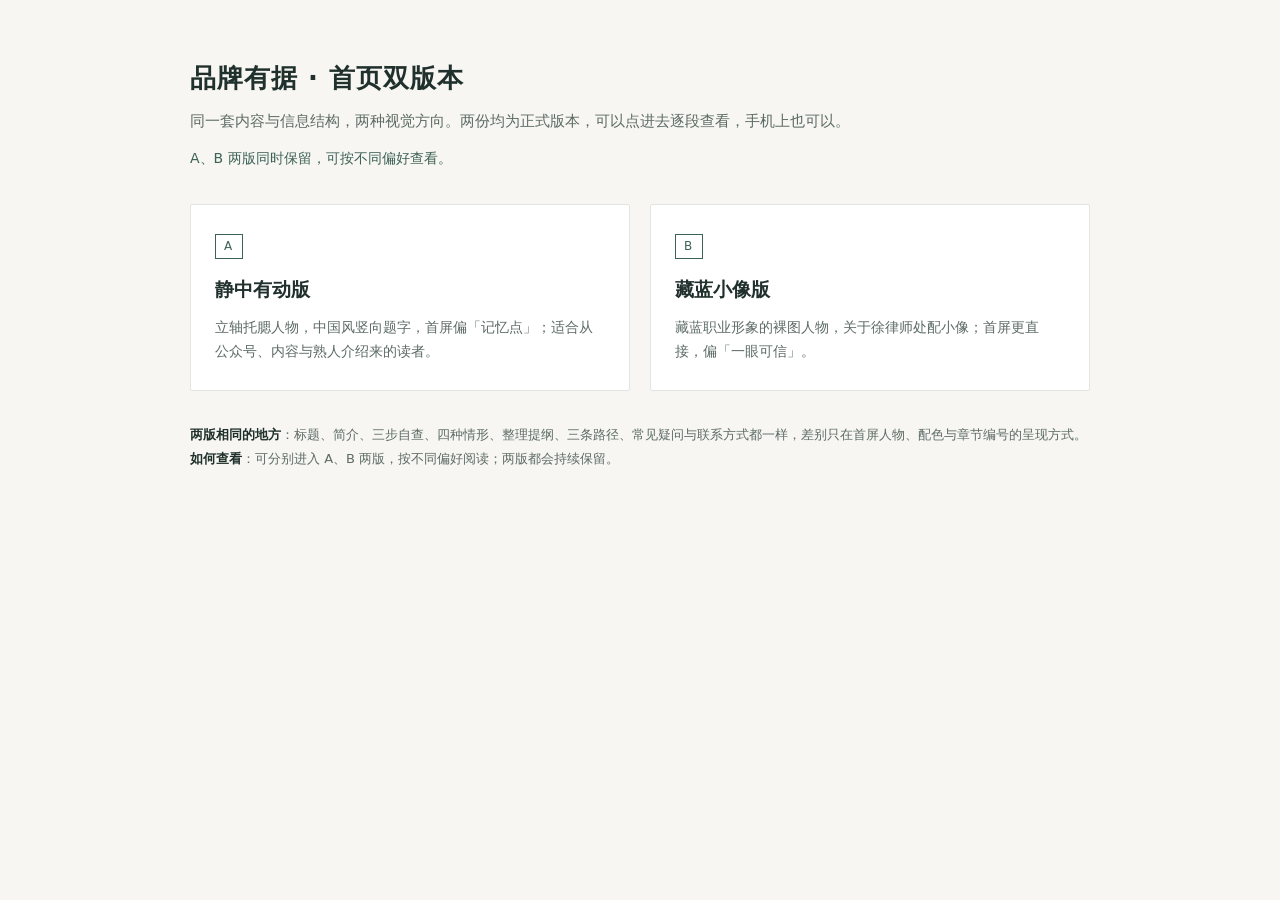
==== index.html @ 0e6ad9df "发布品牌有据首页与 A/B 两版" ====
<!doctype html>
<html lang="zh-CN">
<head>
<meta charset="utf-8"><meta name="viewport" content="width=device-width,initial-scale=1">
<title>品牌有据 · 首页双版本</title>
<meta name="description" content="品牌有据网站首页的两个正式版本，可按不同偏好查看。">
<style>
:root{--ink:#20302c;--soft:#5d6b66;--line:#e2e6e2;--accent:#3d6257}
*{box-sizing:border-box}
body{margin:0;padding:56px 24px;font-family:"PingFang SC","Microsoft YaHei",system-ui,sans-serif;background:#f7f6f2;color:var(--ink);line-height:1.75}
.wrap{max-width:900px;margin:0 auto}
h1{font-size:26px;margin:0 0 6px;letter-spacing:1px}
p.lead{margin:0 0 12px;color:var(--soft);font-size:15px}
p.ask{margin:0 0 34px;font-size:14px;color:var(--accent)}
.grid{display:grid;grid-template-columns:repeat(auto-fit,minmax(300px,1fr));gap:20px}
a.card{display:block;padding:26px 24px;background:#fff;border:1px solid var(--line);border-radius:2px;text-decoration:none;color:inherit;transition:border-color .2s,box-shadow .2s}
a.card:hover{border-color:var(--accent);box-shadow:0 8px 24px rgba(32,48,44,.08)}
.card .tag{display:inline-block;font-size:12px;letter-spacing:2px;color:var(--accent);border:1px solid currentColor;padding:1px 8px;margin-bottom:14px}
.card strong{display:block;font-size:19px;margin-bottom:8px}
.card span.desc{display:block;font-size:14px;color:var(--soft)}
.note{margin-top:32px;font-size:13px;color:var(--soft);line-height:1.9}
.note b{color:var(--ink);font-weight:600}
</style>
</head>
<body>
<div class="wrap">
<h1>品牌有据 · 首页双版本</h1>
<p class="lead">同一套内容与信息结构，两种视觉方向。两份均为正式版本，可以点进去逐段查看，手机上也可以。</p>
<p class="ask">A、B 两版同时保留，可按不同偏好查看。</p>
<div class="grid">
  <a class="card" href="a/"><span class="tag">A</span><strong>静中有动版</strong><span class="desc">立轴托腮人物，中国风竖向题字，首屏偏「记忆点」；适合从公众号、内容与熟人介绍来的读者。</span></a>
  <a class="card" href="b/"><span class="tag">B</span><strong>藏蓝小像版</strong><span class="desc">藏蓝职业形象的裸图人物，关于徐律师处配小像；首屏更直接，偏「一眼可信」。</span></a>
</div>
<p class="note">
  <b>两版相同的地方</b>：标题、简介、三步自查、四种情形、整理提纲、三条路径、常见疑问与联系方式都一样，差别只在首屏人物、配色与章节编号的呈现方式。<br>
  <b>如何查看</b>：可分别进入 A、B 两版，按不同偏好阅读；两版都会持续保留。
</p>
</div>
</body>
</html>
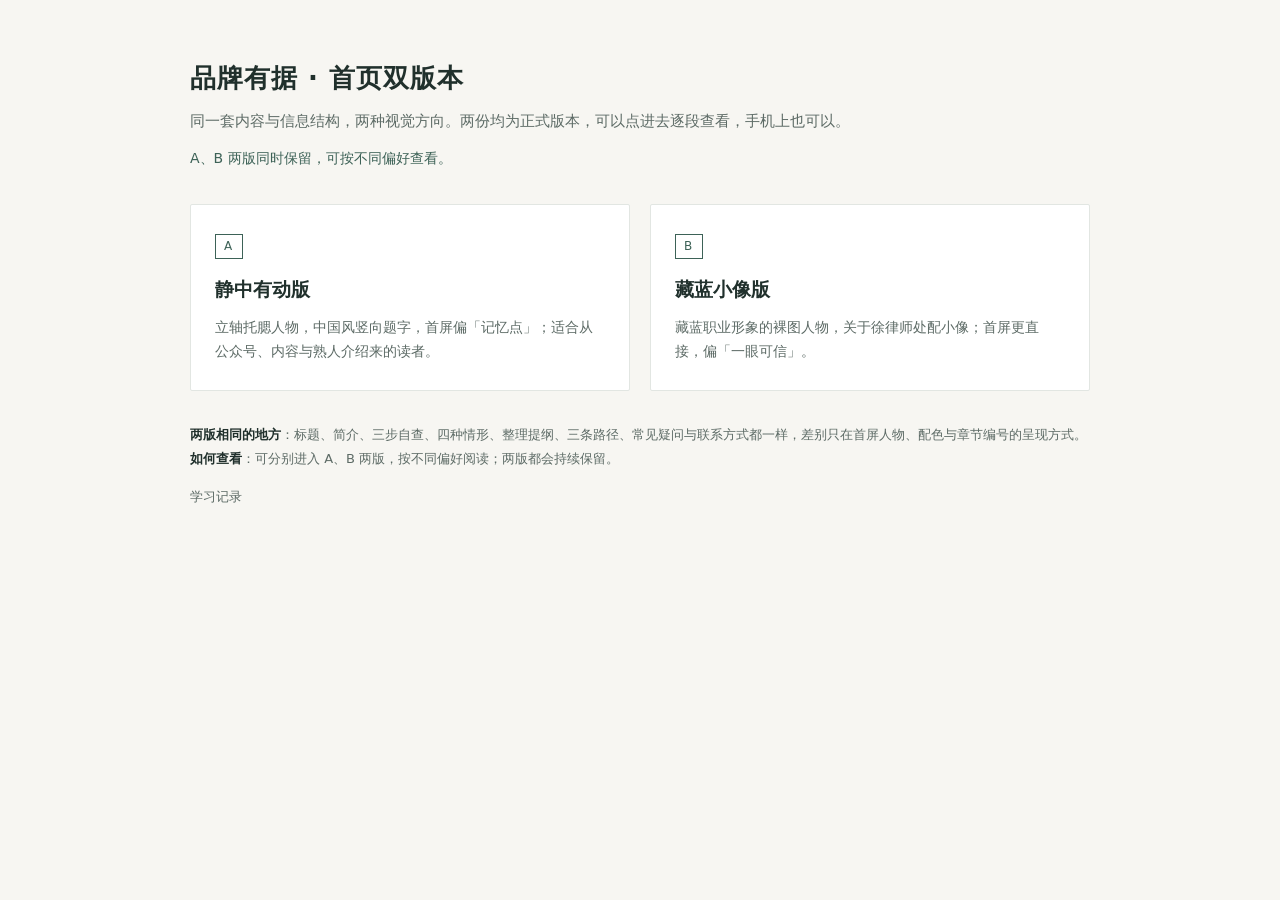
==== commit 55d7fd45: "新增学习记录页，完成第02课网站发布作业" ====
--- a/index.html
+++ b/index.html
@@ -20,6 +20,9 @@
 .card span.desc{display:block;font-size:14px;color:var(--soft)}
 .note{margin-top:32px;font-size:13px;color:var(--soft);line-height:1.9}
 .note b{color:var(--ink);font-weight:600}
+.log{margin:14px 0 0;font-size:13px}
+.log a{color:var(--soft);text-decoration:none}
+.log a:hover{color:var(--accent);text-decoration:underline}
 </style>
 </head>
 <body>
@@ -35,6 +38,7 @@
   <b>两版相同的地方</b>：标题、简介、三步自查、四种情形、整理提纲、三条路径、常见疑问与联系方式都一样，差别只在首屏人物、配色与章节编号的呈现方式。<br>
   <b>如何查看</b>：可分别进入 A、B 两版，按不同偏好阅读；两版都会持续保留。
 </p>
+<p class="log"><a href="log/">学习记录</a></p>
 </div>
 </body>
 </html>
